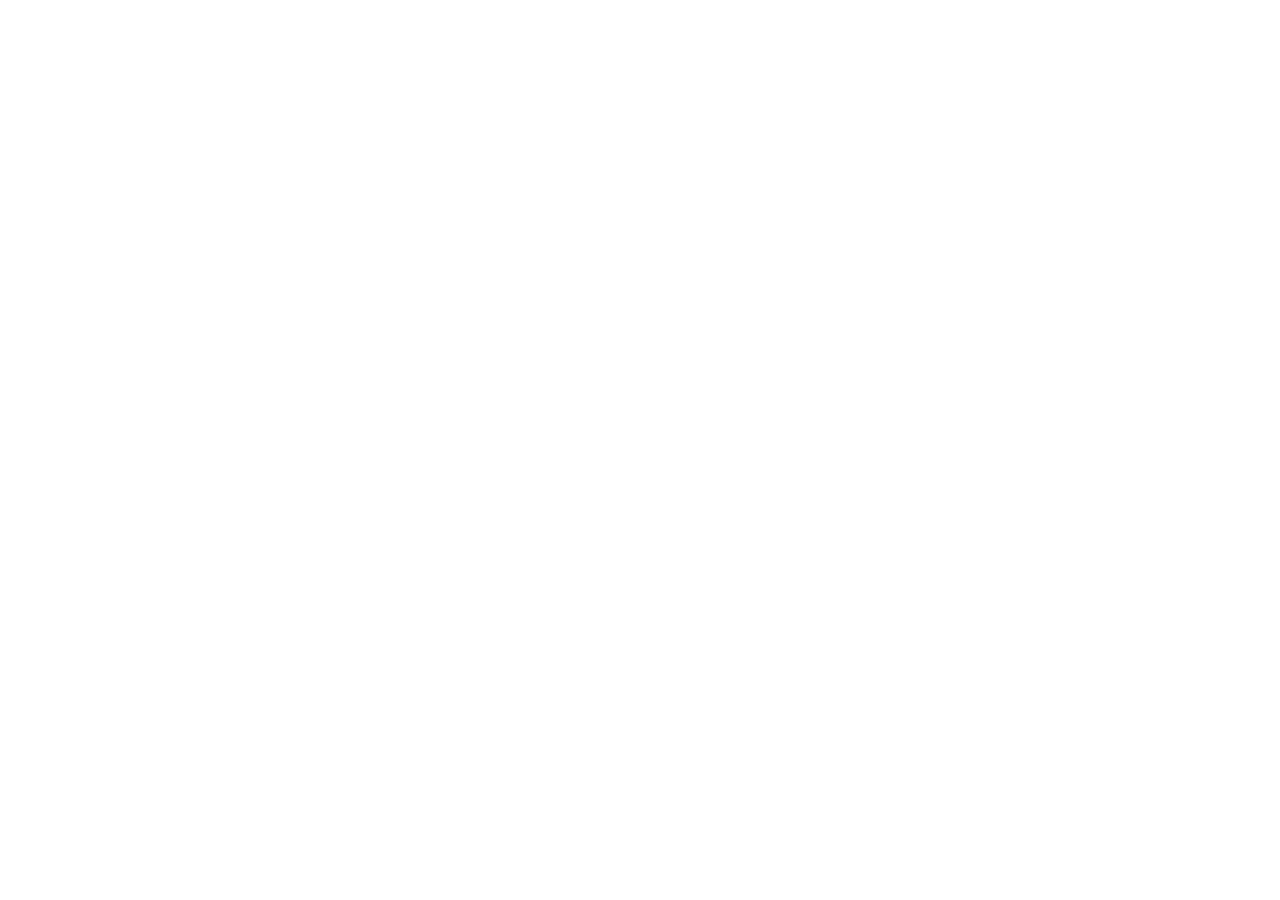
==== app.html @ f558d0c6 "Add files via upload" ====
<!DOCTYPE html>
<html lang="en-GB">
<head>
<meta charset="utf-8">
<meta name="viewport" content="width=device-width,initial-scale=1">
<title>CSC</title>
<link rel="preconnect" href="https://fonts.googleapis.com">
<link rel="preconnect" href="https://fonts.gstatic.com" crossorigin>
<link href="https://fonts.googleapis.com/css2?family=Inter:wght@400;500;600;700;800&display=swap" rel="stylesheet">
<link rel="stylesheet" href="assets/styles.css">
</head>
<body>
<script src="assets/content.js"></script>
<script src="assets/site.js"></script>
<script>renderApp();</script>
</body>
</html>
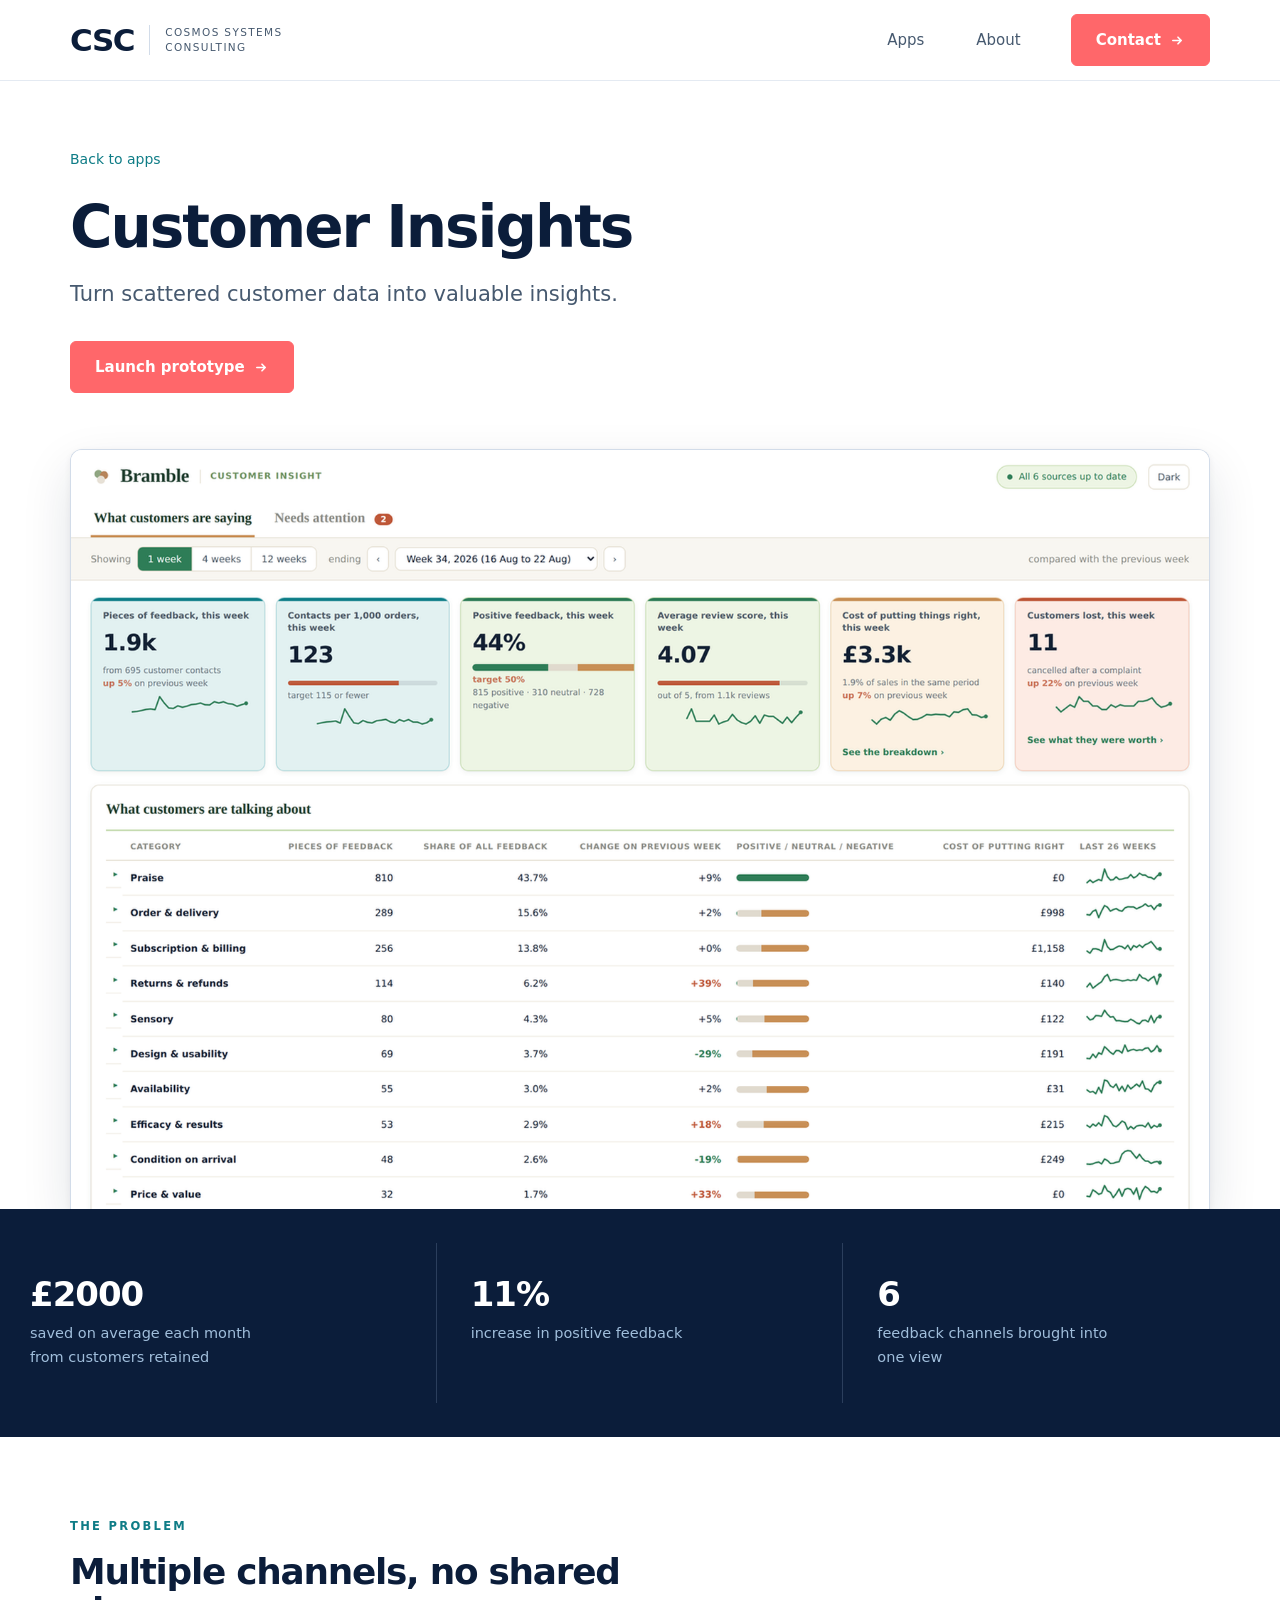
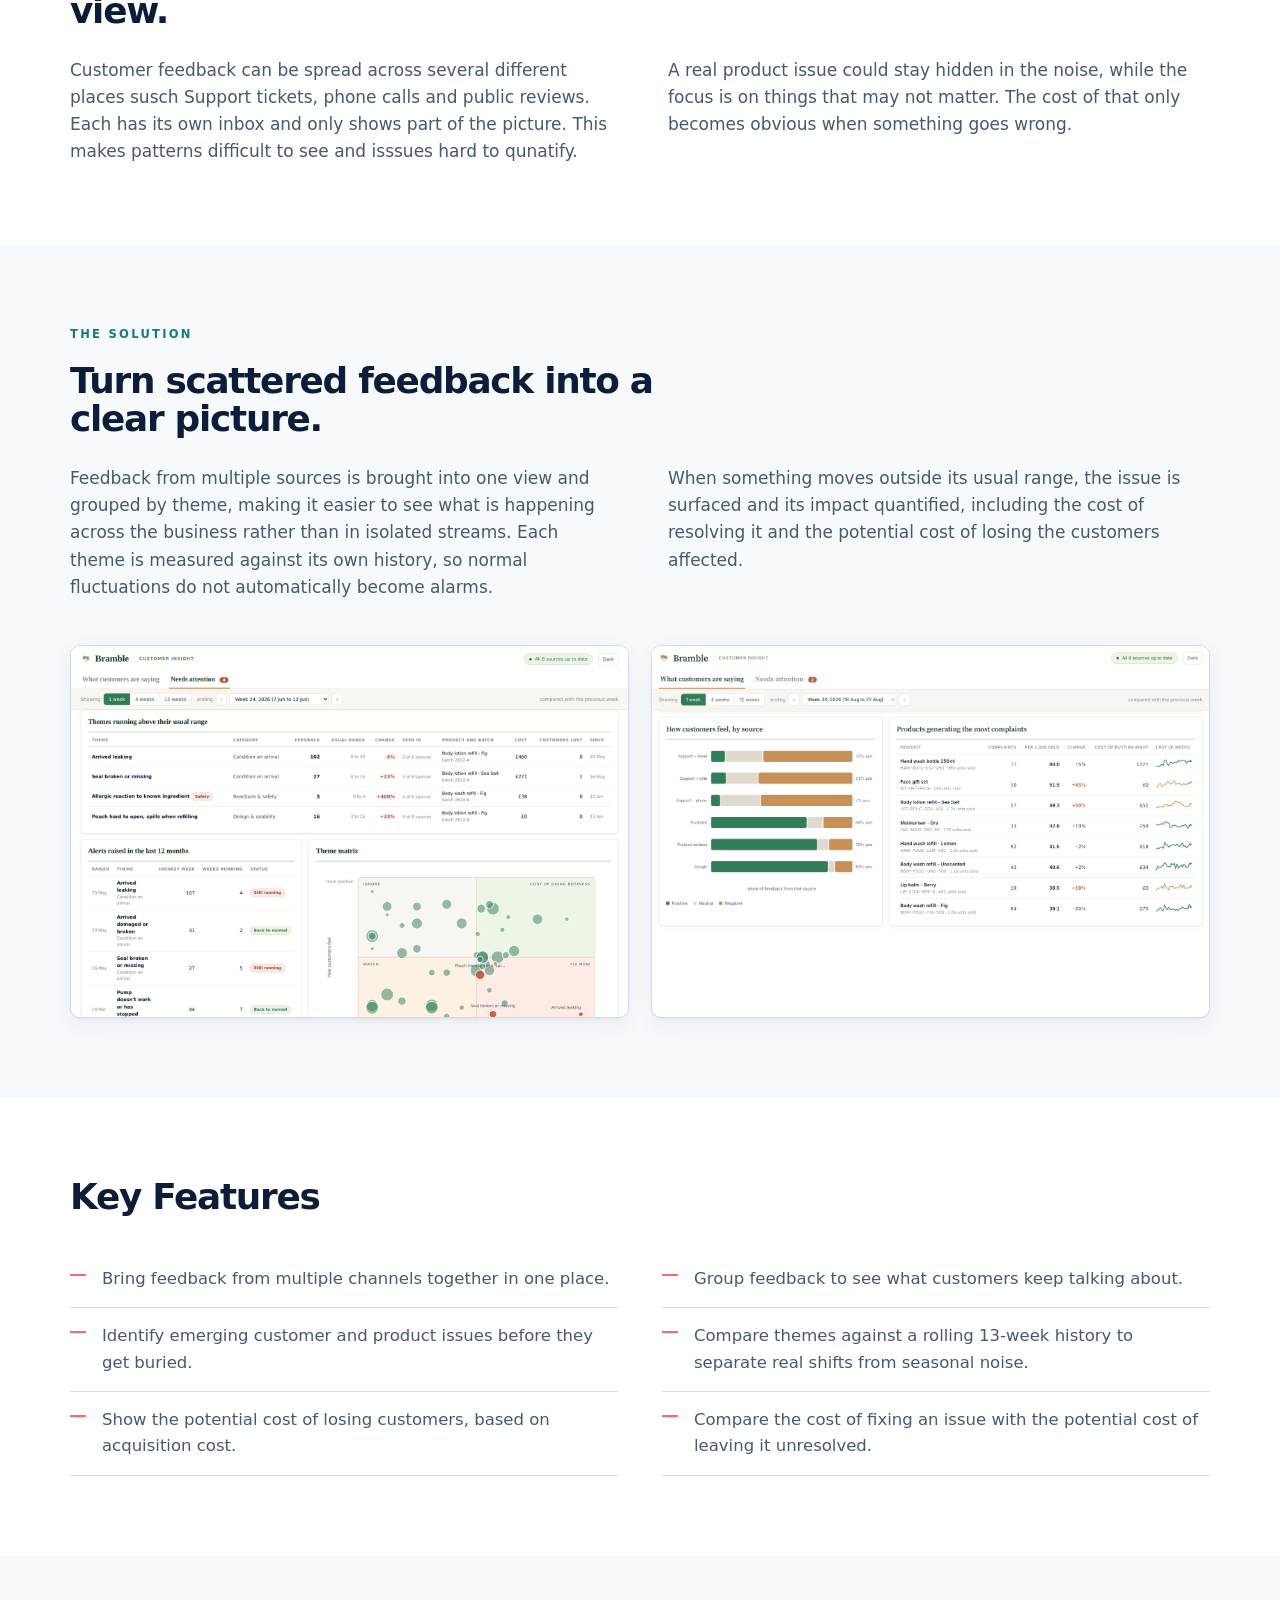
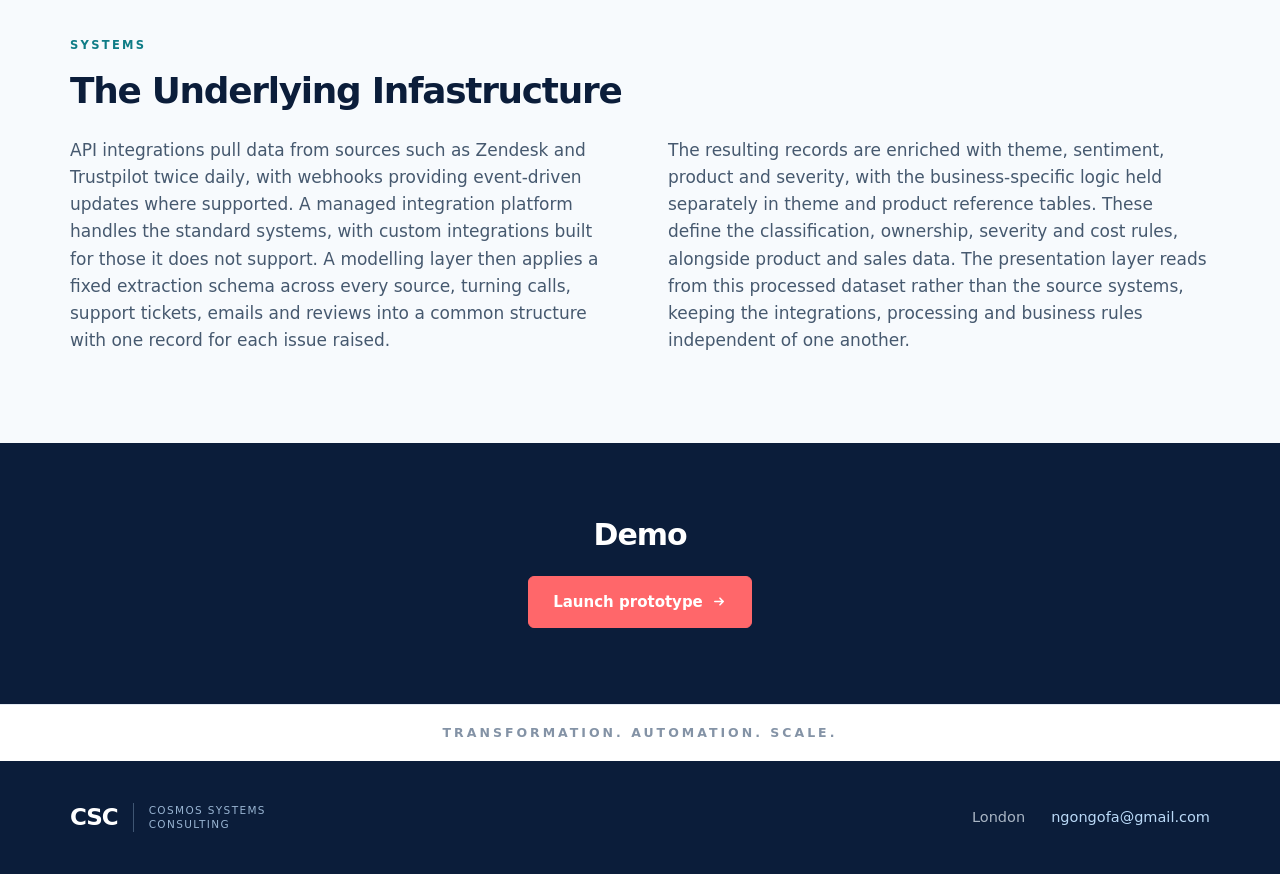
==== commit c96f4734: "Update app.html" ====
--- a/app.html
+++ b/app.html
@@ -8,6 +8,7 @@
 <link rel="preconnect" href="https://fonts.gstatic.com" crossorigin>
 <link href="https://fonts.googleapis.com/css2?family=Inter:wght@400;500;600;700;800&display=swap" rel="stylesheet">
 <link rel="stylesheet" href="assets/styles.css">
+<link rel="icon" type="image/png" href="/favicon.png">
 </head>
 <body>
 <script src="assets/content.js"></script>
--- a/assets/styles.css
+++ b/assets/styles.css
@@ -0,0 +1,359 @@
+/* CSC ---------------------------------------------------------------------- */
+:root{
+  --navy:#0B1D3A;
+  --navy-2:#122B50;
+  --navy-3:#1B3A68;
+  --sky:#BBDAF8;
+  --light:#E6F0FA;
+  --teal:#0E7C86;
+  --teal-2:#0A626A;
+  --coral:#FF676A;
+  --coral-2:#F2565A;
+  --coral-soft:#FFEFEF;
+  --terracotta:#E45D6A;
+  --off:#FAFAF5;
+  --white:#FFFFFF;
+
+  --ink:#0B1D3A;
+  --ink-2:#46596F;
+  --mut:#8493A6;
+  --line:#E4EAF2;
+  --line-2:#D2DCE9;
+
+  --disp:"Inter",system-ui,-apple-system,"Segoe UI",sans-serif;
+  --sans:"Inter",system-ui,-apple-system,"Segoe UI",sans-serif;
+
+  --shadow:0 1px 2px rgba(11,29,58,.04), 0 6px 20px rgba(11,29,58,.07);
+  --shadow-lg:0 2px 6px rgba(11,29,58,.06), 0 20px 50px rgba(11,29,58,.12);
+}
+*{box-sizing:border-box}
+html{scroll-behavior:smooth}
+body{margin:0;background:var(--white);color:var(--ink);
+  font:17px/1.6 var(--sans);-webkit-font-smoothing:antialiased}
+img{max-width:100%;display:block}
+a{color:inherit}
+.w{max-width:1220px;margin:0 auto;padding:0 40px}
+@media(max-width:760px){.w{padding:0 22px}}
+h1,h2,h3,h4{font-family:var(--disp);font-weight:800;margin:0;letter-spacing:-.035em;
+  line-height:1.08}
+.accent{color:var(--coral)}
+
+/* ---- nav, light ---- */
+.nav{background:var(--white);border-bottom:1px solid var(--line);
+  position:sticky;top:0;z-index:50}
+.nav .w{display:flex;align-items:center;gap:18px;height:80px}
+.mark{display:flex;align-items:center;gap:15px;text-decoration:none}
+.mark b{font-family:var(--disp);font-size:31px;font-weight:800;letter-spacing:-.045em;
+  color:var(--navy);line-height:1}
+.mark span{font-size:10.5px;line-height:1.4;letter-spacing:.13em;text-transform:uppercase;
+  color:var(--ink-2);padding-left:15px;border-left:1px solid var(--line-2);font-weight:500}
+.nav .sp{flex:1}
+.nav a.lnk{color:var(--ink-2);text-decoration:none;font-size:15px;font-weight:500;
+  margin-left:34px}
+.nav a.lnk:hover{color:var(--navy)}
+.nav .btn{margin-left:32px}
+@media(max-width:820px){.nav .w{height:auto;padding-top:16px;padding-bottom:16px;flex-wrap:wrap}
+  .nav a.lnk{margin-left:0;margin-right:22px}.nav .btn{margin-left:0;margin-top:12px}
+  .nav .sp{flex-basis:100%}}
+
+/* ---- buttons ---- */
+.btn{display:inline-flex;align-items:center;gap:9px;font-family:var(--sans);font-size:15px;
+  font-weight:600;text-decoration:none;padding:13px 24px;border-radius:6px;
+  background:var(--coral);color:#fff;border:1px solid var(--coral);transition:.15s}
+.btn:hover{background:var(--coral-2);border-color:var(--coral-2)}
+.btn.outline{background:var(--white);color:var(--navy);border-color:var(--line-2)}
+.btn.outline:hover{border-color:var(--navy)}
+.btn.dark{background:var(--navy);border-color:var(--navy);color:#fff}
+.btn.dark:hover{background:var(--navy-3);border-color:var(--navy-3)}
+.btn.ghost{background:transparent;color:#fff;border-color:rgba(255,255,255,.35)}
+.btn.ghost:hover{background:rgba(255,255,255,.12);border-color:rgba(255,255,255,.65)}
+.tlink{display:inline-flex;align-items:center;gap:8px;color:var(--coral);font-weight:600;
+  text-decoration:none;font-size:15px}
+
+/* ---- hero ---- */
+.hero{background:var(--white);position:relative;overflow:hidden}
+.hero .w{position:relative;z-index:2;padding-top:76px;padding-bottom:0}
+.hero h1{font-size:clamp(42px,5.4vw,72px);color:var(--navy);max-width:17ch}
+.hero .rule{width:58px;height:3px;background:var(--coral);margin:28px 0 26px;border-radius:2px}
+.hero p{font-size:19px;color:var(--ink-2);max-width:56ch;margin:0}
+.hero .cta{display:flex;gap:13px;margin-top:34px;flex-wrap:wrap}
+
+/* centred */
+.hero.centred{text-align:center;border-bottom:1px solid var(--line)}
+.hero.centred .w{position:relative;z-index:2}
+.hero.centred .w{padding-bottom:86px}
+.hero.centred h1{margin:0 auto;max-width:20ch}
+.hero.centred h1 .accent{display:block}
+.hero.centred .rule{margin:28px auto 26px}
+.hero.centred p{margin:0 auto;max-width:60ch}
+.hero.centred .cta{justify-content:center}
+
+
+/* ---- centred hero backgrounds ------------------------------------------- */
+/* shared soft grid, drawn behind the copy and faded out at the edges */
+.hero.centred.bg-grid,.hero.centred.bg-navy{position:relative;overflow:hidden}
+
+/* grid: white page, faint navy grid and a soft navy glow */
+.hero.centred.bg-grid::before{content:"";position:absolute;inset:0;z-index:0;
+  background-image:linear-gradient(rgba(11,29,58,.07) 1px,transparent 1px),
+    linear-gradient(90deg,rgba(11,29,58,.07) 1px,transparent 1px);
+  background-size:66px 66px;
+  -webkit-mask-image:radial-gradient(ellipse 82% 76% at 50% 32%,#000 12%,transparent 76%);
+  mask-image:radial-gradient(ellipse 82% 76% at 50% 32%,#000 12%,transparent 76%)}
+.hero.centred.bg-grid::after{content:"";position:absolute;z-index:0;pointer-events:none;
+  left:50%;top:-180px;width:1180px;height:700px;transform:translateX(-50%);
+  background:radial-gradient(ellipse at center,rgba(27,58,104,.16),transparent 66%)}
+
+/* navy: the whole band goes navy */
+.hero.centred.bg-navy{background:var(--navy);border-bottom:0}
+.hero.centred.bg-navy::before{content:"";position:absolute;inset:0;z-index:0;
+  background-image:linear-gradient(rgba(187,218,248,.09) 1px,transparent 1px),
+    linear-gradient(90deg,rgba(187,218,248,.09) 1px,transparent 1px);
+  background-size:66px 66px;
+  -webkit-mask-image:radial-gradient(ellipse 86% 80% at 50% 34%,#000 10%,transparent 74%);
+  mask-image:radial-gradient(ellipse 86% 80% at 50% 34%,#000 10%,transparent 74%)}
+.hero.centred.bg-navy::after{content:"";position:absolute;z-index:0;pointer-events:none;
+  left:50%;top:-220px;width:1240px;height:760px;transform:translateX(-50%);
+  background:radial-gradient(ellipse at center,rgba(27,58,104,.75),transparent 64%)}
+.hero.centred.bg-navy h1{color:#fff}
+.hero.centred.bg-navy p{color:rgba(230,240,250,.82)}
+.hero.centred.bg-navy .btn.outline{background:transparent;color:#fff;
+  border-color:rgba(187,218,248,.42)}
+.hero.centred.bg-navy .btn.outline:hover{background:rgba(255,255,255,.1);
+  border-color:rgba(187,218,248,.8)}
+
+/* panel: a navy block inset in the white page */
+.hero.centred.bg-panel{background:var(--white);border-bottom:0;padding:30px 40px 0}
+@media(max-width:760px){.hero.centred.bg-panel{padding:16px 18px 0}}
+.hero.centred.bg-panel .w{background:var(--navy);border-radius:22px;overflow:hidden;
+  padding:96px 64px 100px;position:relative;
+  box-shadow:0 3px 10px rgba(11,29,58,.08),0 30px 70px rgba(11,29,58,.18)}
+.hero.centred.bg-panel .w::before{content:"";position:absolute;inset:0;z-index:0;
+  background-image:linear-gradient(rgba(187,218,248,.09) 1px,transparent 1px),
+    linear-gradient(90deg,rgba(187,218,248,.09) 1px,transparent 1px);
+  background-size:60px 60px;
+  -webkit-mask-image:radial-gradient(ellipse 84% 84% at 50% 34%,#000 10%,transparent 74%);
+  mask-image:radial-gradient(ellipse 84% 84% at 50% 34%,#000 10%,transparent 74%)}
+.hero.centred.bg-panel .w > *{position:relative;z-index:2}
+.hero.centred.bg-panel h1{color:#fff}
+.hero.centred.bg-panel p{color:rgba(230,240,250,.82)}
+.hero.centred.bg-panel .btn.outline{background:transparent;color:#fff;
+  border-color:rgba(187,218,248,.42)}
+.hero.centred.bg-panel .btn.outline:hover{background:rgba(255,255,255,.1);
+  border-color:rgba(187,218,248,.8)}
+@media(max-width:760px){.hero.centred.bg-panel .w{padding:64px 26px 68px;border-radius:16px}}
+
+/* split, copy left and a rotating shot right */
+.hero.split-hero .w{display:grid;grid-template-columns:minmax(0,.86fr) minmax(0,1.14fr);
+  gap:60px;align-items:center;padding-bottom:58px}
+.hero.split-hero h1{max-width:18ch}
+.hero.split-hero h1 .accent{display:block}
+.hero.split-hero p{max-width:44ch}
+.hero.split-hero .frame{border-radius:12px;border-bottom:1px solid var(--line-2)}
+.hero.split-hero .slidelabel{padding-top:14px}
+.hero.split-hero .dots{padding:14px 0 0}
+@media(max-width:1020px){.hero.split-hero .w{grid-template-columns:1fr;gap:44px}}
+
+/* carousel under centred copy */
+.hero.carousel{border-bottom:1px solid var(--line)}
+.hero.carousel .w{padding-bottom:0}
+.hero.carousel .copy{text-align:center;padding-bottom:52px}
+.hero.carousel h1{margin:0 auto;max-width:20ch}
+.hero.carousel h1 .accent{display:block}
+.hero.carousel .rule{margin:28px auto 26px}
+.hero.carousel p{margin:0 auto;max-width:60ch}
+.hero.carousel .cta{justify-content:center}
+
+/* the rotating frame itself */
+.frame{position:relative;border:1px solid var(--line-2);border-radius:12px 12px 0 0;
+  border-bottom:0;overflow:hidden;background:var(--white);
+  box-shadow:0 2px 8px rgba(11,29,58,.06),0 24px 60px rgba(11,29,58,.14)}
+.frame .bar{height:34px;background:#F3F6FA;border-bottom:1px solid var(--line);
+  display:flex;align-items:center;gap:6px;padding:0 14px}
+.frame .bar i{width:9px;height:9px;border-radius:50%;background:#D6DEE9;display:block}
+.frame .slides{position:relative;aspect-ratio:16/9;background:var(--white)}
+.frame .slides img{position:absolute;inset:0;width:100%;height:100%;object-fit:cover;
+  object-position:top center;opacity:0;transition:opacity .6s ease}
+.frame .slides img.on{opacity:1}
+.dots{display:flex;gap:9px;justify-content:center;padding:20px 0 26px}
+.dots button{width:8px;height:8px;border-radius:50%;border:0;padding:0;cursor:pointer;
+  background:var(--line-2);transition:.2s}
+.dots button.on{background:var(--coral);width:24px;border-radius:5px}
+.slidelabel{text-align:center;font-size:13px;color:var(--mut);padding-top:16px;font-weight:500}
+
+/* ---- sections ---- */
+.sec{padding:84px 0}
+.sec.light{background:var(--white)}
+.sec.off{background:var(--white)}
+.sec.navy{background:var(--navy);color:#fff}
+.sec.navy .pillars{border-top-color:rgba(187,218,248,.28)}
+.sec.navy .pillars div{border-right-color:rgba(187,218,248,.22)}
+.sec.navy .pillars p{color:rgba(230,240,250,.8)}
+.sec.navy .contact p,.sec.navy.contact p{color:rgba(230,240,250,.84)}
+.sec.navy h2,.sec.navy h3,.sec.navy h4{color:#fff}
+.eyebrow{font-size:11.5px;font-weight:600;letter-spacing:.2em;text-transform:uppercase;
+  color:var(--teal);margin-bottom:18px}
+.sec.navy .eyebrow{color:var(--sky)}
+h2{font-size:clamp(30px,3.4vw,44px);max-width:20ch;color:var(--navy)}
+.sec.navy h2{color:#fff}
+.lede{font-size:18px;color:var(--ink-2);max-width:62ch;margin:20px 0 0}
+.sec.navy .lede{color:rgba(230,240,250,.84)}
+.split{display:block}
+.split h2{margin-bottom:26px;max-width:24ch}
+.cols{column-count:2;column-gap:56px;max-width:100%}
+.cols.one{column-count:1;max-width:68ch}
+.cols .lede{margin:0 0 18px;max-width:none;break-inside:avoid}
+@media(max-width:820px){.cols{column-count:1}}
+
+/* ---- app cards with screenshots ---- */
+.cards{display:grid;grid-template-columns:repeat(3,1fr);gap:24px;margin-top:34px}
+@media(max-width:1000px){.cards{grid-template-columns:1fr;max-width:640px}}
+.card{background:var(--white);border:1px solid var(--line);border-radius:12px;
+  box-shadow:var(--shadow);display:flex;flex-direction:column;overflow:hidden;
+  text-decoration:none;transition:.18s}
+.card:hover{box-shadow:var(--shadow-lg);transform:translateY(-3px)}
+.card .thumb{background:#F7FAFD;border-bottom:1px solid var(--line);
+  aspect-ratio:16/10;overflow:hidden;position:relative}
+.card .thumb img{width:100%;height:100%;object-fit:cover;object-position:top left}
+.card .in{padding:26px 26px 28px;display:flex;flex-direction:column;flex:1}
+.card h3{font-size:24px;margin-bottom:10px;color:var(--navy)}
+.card p{font-size:15.5px;color:var(--ink-2);margin:0 0 22px;flex:1}
+
+/* ---- pillars ---- */
+.pillars{display:grid;grid-template-columns:repeat(4,1fr);gap:0;margin-top:52px;
+  border-top:1px solid var(--line-2)}
+@media(max-width:900px){.pillars{grid-template-columns:repeat(2,1fr)}}
+@media(max-width:540px){.pillars{grid-template-columns:1fr}}
+.pillars div{padding:30px 36px;border-right:1px solid var(--line-2)}
+.pillars div:first-child{padding-left:0}
+.pillars div:last-child{border-right:0;padding-right:0}
+@media(max-width:900px){.pillars div:nth-child(3){padding-left:0}
+  .pillars div:nth-child(2){border-right:0;padding-right:0}}
+@media(max-width:540px){.pillars div{padding-left:0;padding-right:0;border-right:0}}
+.pillars h4{font-size:20px;margin-bottom:9px;color:var(--navy)}
+.pillars p{font-size:15px;color:var(--ink-2);margin:0}
+
+/* ---- steps ---- */
+.steps{display:grid;grid-template-columns:repeat(4,1fr);gap:20px;margin-top:48px}
+@media(max-width:900px){.steps{grid-template-columns:repeat(2,1fr)}}
+@media(max-width:520px){.steps{grid-template-columns:1fr}}
+.step{border-top:3px solid var(--coral);padding-top:18px}
+.step b{display:block;font-size:13px;font-weight:700;color:var(--teal);
+  letter-spacing:.06em;margin-bottom:9px}
+.step span{font-size:17px;font-weight:500;color:var(--navy);line-height:1.35;display:block}
+
+/* ---- contact ---- */
+.contact{text-align:center;padding:100px 0}
+.contact h2{margin:0 auto;max-width:22ch}
+.contact p{font-size:18.5px;color:var(--ink-2);margin:18px 0 32px}
+
+/* the contact page */
+.contactpage{padding-bottom:0}
+.contactpage h1{max-width:14ch}
+.thanks{padding-bottom:40px}
+.thanks .cta{margin-top:30px}
+
+/* the form itself */
+.cform{max-width:640px;margin:0 auto;background:var(--white);
+  border:1px solid var(--line);border-radius:12px;padding:38px 38px 34px;
+  box-shadow:var(--shadow)}
+@media(max-width:600px){.cform{padding:26px 22px 24px}}
+.cform label{display:block;font-size:12.5px;font-weight:600;letter-spacing:.04em;
+  text-transform:uppercase;color:var(--mut);margin-bottom:20px}
+.cform .row{display:grid;grid-template-columns:1fr 1fr;gap:18px}
+@media(max-width:560px){.cform .row{grid-template-columns:1fr;gap:0}}
+.cform input,.cform textarea{display:block;width:100%;margin-top:8px;
+  font:16px/1.5 var(--sans);color:var(--ink);background:var(--white);
+  border:1px solid var(--line-2);border-radius:7px;padding:12px 14px;resize:vertical}
+.cform input::placeholder,.cform textarea::placeholder{color:var(--mut)}
+.cform input:focus,.cform textarea:focus{outline:0;border-color:var(--navy-3);
+  box-shadow:0 0 0 3px rgba(27,58,104,.12)}
+.cform button{margin-top:4px}
+.cform button:disabled{opacity:.55;cursor:default}
+.cform .hp{position:absolute;left:-9999px;width:1px;height:1px;overflow:hidden}
+
+/* an embedded form instead, if one is used */
+.formwrap{max-width:720px;margin:0 auto;border:1px solid var(--line);border-radius:12px;
+  overflow:hidden;background:var(--white);box-shadow:var(--shadow)}
+.formwrap iframe{display:block;width:100%;height:1180px;border:0;background:var(--white)}
+@media(max-width:600px){.formwrap iframe{height:1320px}}
+.formsoon{max-width:640px;margin:0 auto;border:1px dashed var(--line-2);border-radius:12px;
+  background:#F7FAFD;padding:52px 30px;text-align:center}
+.formsoon p{margin:0;color:var(--ink-2);font-size:16px}
+
+.block p.cor,.cor{max-width:640px;margin:24px auto 0;text-align:center;font-size:15.5px;
+  color:var(--mut)}
+.cor b{color:var(--navy);font-weight:600}
+.fmail{color:var(--sky)}
+
+/* ---- footer ---- */
+footer{background:var(--navy);color:rgba(230,240,250,.72);padding:42px 0}
+footer .w{display:flex;gap:26px;align-items:center;flex-wrap:wrap;font-size:14.5px}
+footer .mark b{font-size:23px;color:#fff}
+footer .mark span{color:rgba(187,218,248,.8);border-left-color:rgba(187,218,248,.3)}
+footer .sp{flex:1}
+footer a{color:var(--sky);text-decoration:none}
+footer a:hover{color:#fff}
+.strip{background:var(--white);border-top:1px solid var(--line);color:var(--mut);
+  text-align:center;padding:18px 0;font-size:12.5px;font-weight:600;
+  letter-spacing:.24em;text-transform:uppercase}
+
+/* ==== app page ============================================================ */
+.apphero{background:var(--white);padding:64px 0 0;border-bottom:0}
+.crumb{font-size:14px;color:var(--teal);text-decoration:none;display:inline-flex;gap:8px;
+  align-items:center;margin-bottom:26px;font-weight:500}
+.apphero h1{font-size:clamp(38px,4.6vw,58px);max-width:16ch;color:var(--navy)}
+.apphero .head{font-size:21px;color:var(--ink-2);margin:20px 0 0;max-width:50ch;
+  font-weight:400;line-height:1.45}
+.apphero .cta{margin-top:32px;display:flex;gap:13px;flex-wrap:wrap}
+.heroshot{margin-top:56px;border-radius:12px 12px 0 0;overflow:hidden;
+  border:1px solid var(--line-2);border-bottom:0;box-shadow:var(--shadow-lg);
+  background:var(--white)}
+.heroshot img{width:100%}
+.shot-ph{aspect-ratio:16/9;background:linear-gradient(140deg,var(--navy),var(--navy-3));
+  display:flex;flex-direction:column;align-items:center;justify-content:center;gap:10px;
+  color:var(--sky);text-align:center;padding:40px}
+.shot-ph b{font-family:var(--disp);font-size:24px;color:#fff;font-weight:600}
+
+.results{background:var(--navy);color:#fff}
+.results .w{display:grid;grid-template-columns:repeat(3,1fr);gap:0}
+@media(max-width:760px){.results .w{grid-template-columns:1fr}}
+.results div{padding:34px 34px;border-right:1px solid rgba(187,218,248,.18)}
+.results div:first-child{padding-left:0}
+.results div:last-child{border-right:0;padding-right:0}
+@media(max-width:760px){
+  .results div{padding:28px 0;border-right:0;
+    border-bottom:1px solid rgba(187,218,248,.18)}
+  .results div:last-child{border-bottom:0}
+}
+.results b{display:block;font-family:var(--disp);font-size:34px;font-weight:600;
+  letter-spacing:-.03em;color:#fff;line-height:1.05}
+.results span{font-size:14.5px;color:rgba(187,218,248,.85);margin-top:10px;display:block;
+  max-width:28ch}
+
+.block{padding:80px 0}
+.block.off{background:#F7FAFD}
+.block.light{background:#F7FAFD}
+.block h2{font-size:clamp(26px,2.8vw,36px)}
+.block p{font-size:17px;color:var(--ink-2);max-width:64ch;margin:0 0 16px}
+.block p:last-child{margin-bottom:0}
+
+.feats{list-style:none;padding:0;margin:34px 0 0;display:grid;
+  grid-template-columns:1fr 1fr;gap:0 44px}
+@media(max-width:760px){.feats{grid-template-columns:1fr}}
+.feats li{position:relative;padding:15px 0 15px 32px;border-bottom:1px solid var(--line-2);
+  font-size:16.5px;color:var(--ink-2)}
+.feats li:before{content:"";position:absolute;left:0;top:23px;width:16px;height:2px;
+  background:var(--coral)}
+
+.gallery{display:grid;grid-template-columns:1fr 1fr;gap:22px;margin-top:44px}
+@media(max-width:820px){.gallery{grid-template-columns:1fr}}
+.gallery figure{margin:0;border:1px solid var(--line-2);border-radius:10px;overflow:hidden;
+  box-shadow:var(--shadow);background:var(--white)}
+.gallery img{width:100%}
+
+.endcta{background:var(--navy);padding:76px 0;text-align:center;color:#fff}
+.endcta h3{font-size:30px;margin-bottom:24px;color:#fff}
+
+/* a single screenshot in the solution block sits centred instead of half width */
+.gallery.one{grid-template-columns:minmax(0,860px);justify-content:center}
